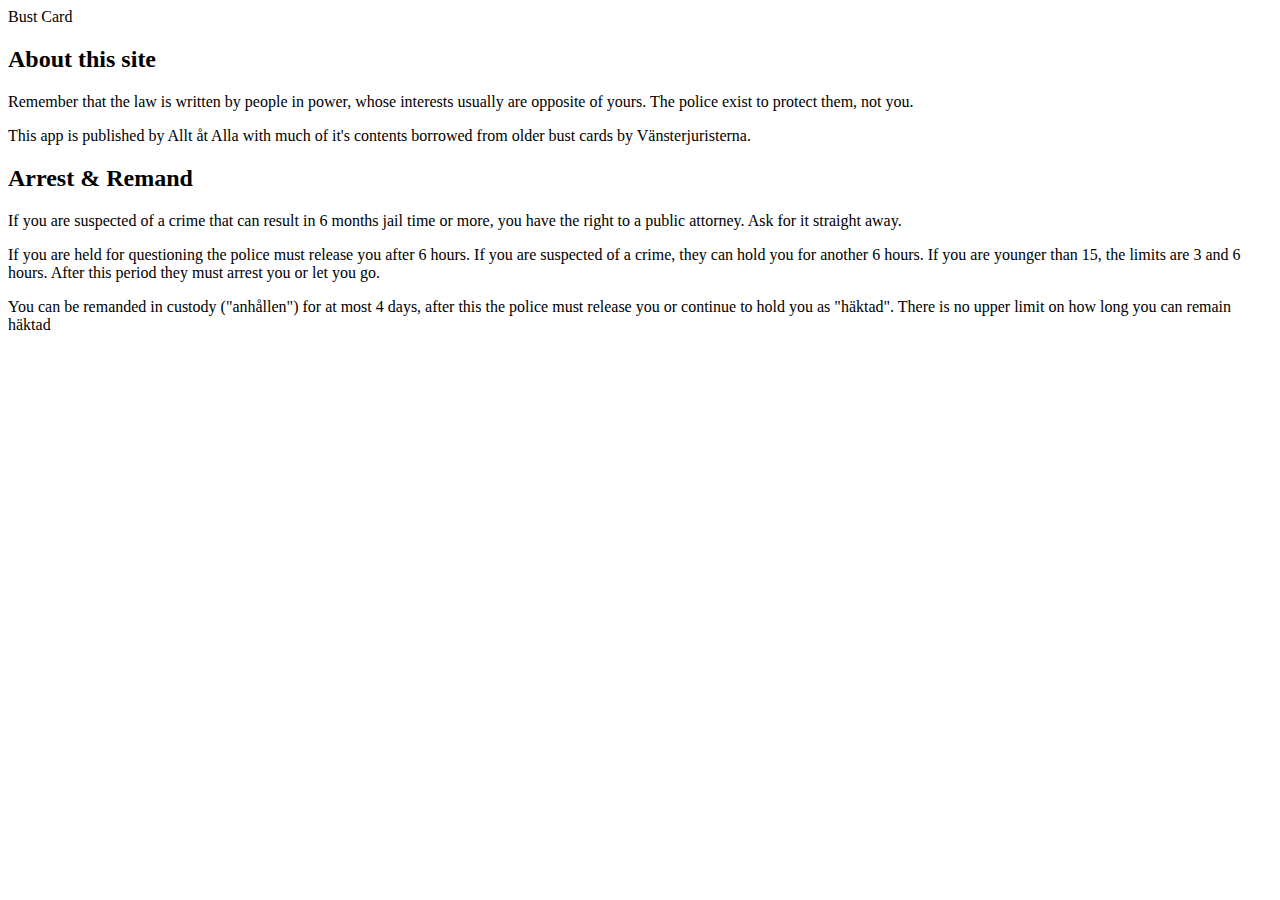
==== index.en.html @ 792e822d "Added 2 intial pages to build from" ====
<!DOCTYPE html>
<meta charset="utf-8">
<html>
    <head>Bust Card</head>
    <body>

		<article>
		    <header>
		        <h2>About this site</h2>
		    </header>
		    <section>
		    	<p>Remember that the law is written by people in power, whose interests usually are opposite of yours. The police exist to protect them, not you.</p>
		    	<p>This app is published by Allt åt Alla with much of it's contents borrowed from older bust cards by Vänsterjuristerna.</p>
		    </section>
		    <footer>
		    	<p>
		    	</p>
		    </footer>
		</article>

		<article>
		    <header>
		        <h2>Arrest & Remand</h2>
		    </header>
		    <section>
        	    <p>If you are suspected of a crime that can result in 6 months jail time or more, you have the right to a public attorney. Ask for it straight away.</p>
        		<p>If you are held for questioning the police must release you after 6 hours. If you are suspected of a crime, they can hold you for another 6 hours. If you are younger than 15, the limits are 3 and 6 hours. After this period they must arrest you or let you go.</p>
        		<p>You can be remanded in custody ("anhållen") for at most 4 days, after this the police must release you or continue to hold you as "häktad". There is no upper limit on how long you can remain häktad</p>
		    </section>
		    <footer>
		    	<p>
		    	</p>
		    </footer>
		</article>


    </body>
</html>
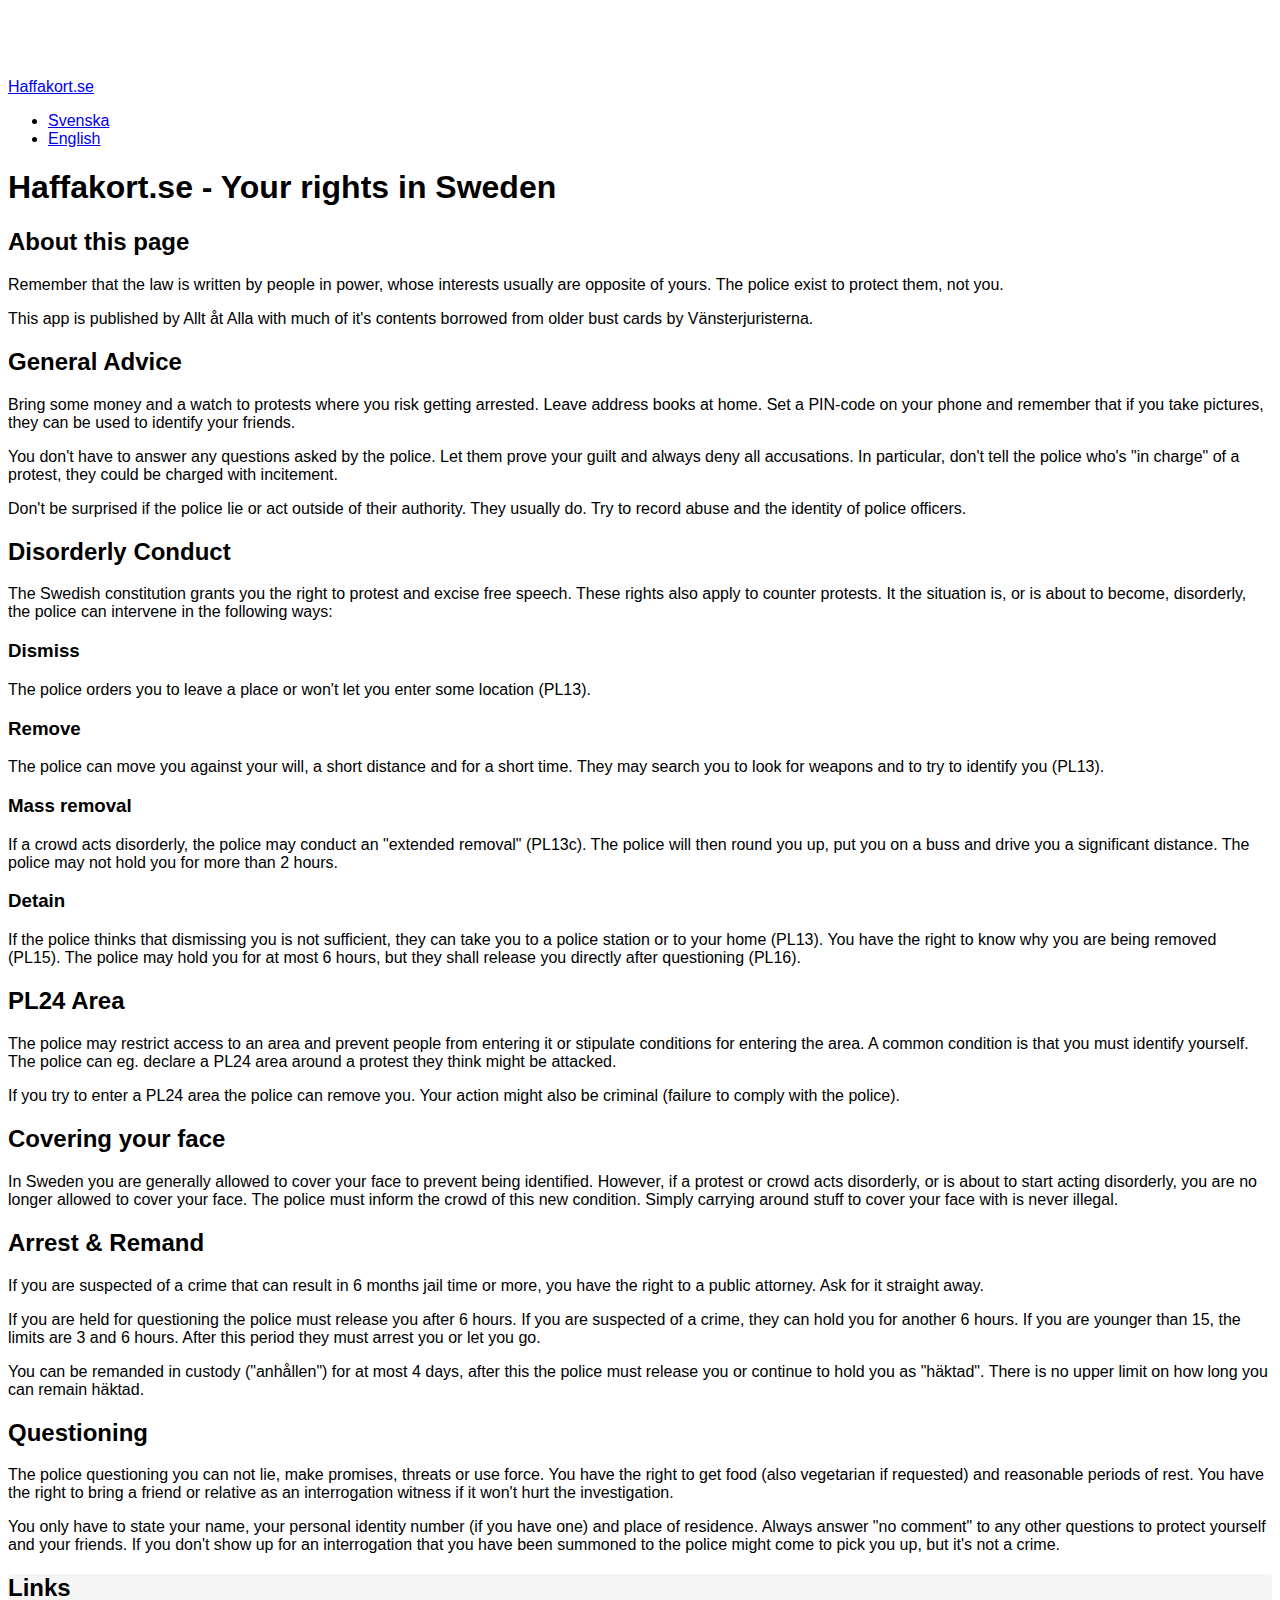
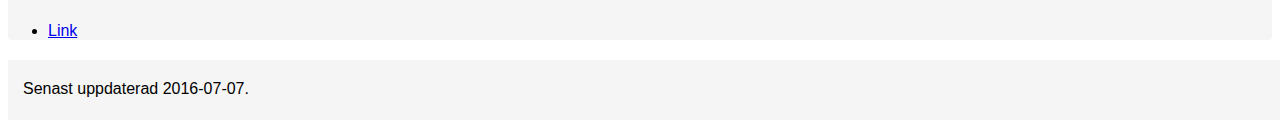
==== commit 1b705865: "add basic bootstrap layout" ====
--- a/index.en.html
+++ b/index.en.html
@@ -1,38 +1,215 @@
 <!DOCTYPE html>
-<meta charset="utf-8">
 <html>
-    <head>Bust Card</head>
-    <body>
-
-		<article>
-		    <header>
-		        <h2>About this site</h2>
-		    </header>
-		    <section>
-		    	<p>Remember that the law is written by people in power, whose interests usually are opposite of yours. The police exist to protect them, not you.</p>
-		    	<p>This app is published by Allt åt Alla with much of it's contents borrowed from older bust cards by Vänsterjuristerna.</p>
-		    </section>
-		    <footer>
-		    	<p>
-		    	</p>
-		    </footer>
-		</article>
-
-		<article>
-		    <header>
-		        <h2>Arrest & Remand</h2>
-		    </header>
-		    <section>
-        	    <p>If you are suspected of a crime that can result in 6 months jail time or more, you have the right to a public attorney. Ask for it straight away.</p>
-        		<p>If you are held for questioning the police must release you after 6 hours. If you are suspected of a crime, they can hold you for another 6 hours. If you are younger than 15, the limits are 3 and 6 hours. After this period they must arrest you or let you go.</p>
-        		<p>You can be remanded in custody ("anhållen") for at most 4 days, after this the police must release you or continue to hold you as "häktad". There is no upper limit on how long you can remain häktad</p>
-		    </section>
-		    <footer>
-		    	<p>
-		    	</p>
-		    </footer>
-		</article>
-
-
-    </body>
-</html>+  <head>
+    <meta charset="utf-8">
+    <title>Haffakort.se - Your rights in Sweden</title>
+    <link rel="stylesheet" type="text/css" media="screen" href="style/main.css" />
+    <link rel="stylesheet" href="https://maxcdn.bootstrapcdn.com/bootstrap/3.3.6/css/bootstrap.min.css" integrity="sha384-1q8mTJOASx8j1Au+a5WDVnPi2lkFfwwEAa8hDDdjZlpLegxhjVME1fgjWPGmkzs7" crossorigin="anonymous">
+  </head>
+  <body role="document">
+    <nav class="navbar navbar-inverse navbar-fixed-top">
+      <div class="container">
+	<div class="navbar-header">
+	  <a class="navbar-brand" href="/">Haffakort.se</a>
+	</div>
+	<div id="navbar" class="navbar-collapse collapse">
+          <ul class="nav navbar-nav">
+            <li><a href="index.sv.html">Svenska</a></li>
+            <li class="active"><a href="index.en.html">English</a></li>
+          </ul>
+	</div>
+      </div>
+    </nav>
+
+    <div id="main" class="container" role="main">
+      <article class="col-sm-8">
+	<header>
+	  <h1>Haffakort.se - Your rights in Sweden</h1>
+	</header>
+
+	<section>
+	  <h2>About this page</h2>
+
+	  <p>
+	    Remember that the law is written by people in power, whose
+	    interests usually are opposite of yours. The police exist
+	    to protect them, not you.
+	  </p>
+
+	  <p>
+	    This app is published by Allt åt Alla with much of it's
+	    contents borrowed from older bust cards by
+	    Vänsterjuristerna.
+	  </p>
+	</section>
+
+	<section>
+	  <h2>General Advice</h2>
+
+	  <p>
+	    Bring some money and a watch to protests where you risk
+	    getting arrested. Leave address books at home. Set a
+	    PIN-code on your phone and remember that if you take
+	    pictures, they can be used to identify your friends.
+	  </p>
+
+	  <p>
+	    You don't have to answer any questions asked by the
+	    police. Let them prove your guilt and always deny all
+	    accusations. In particular, don't tell the police who's "in
+	    charge" of a protest, they could be charged with
+	    incitement.
+	  </p>
+
+	  <p>
+	    Don't be surprised if the police lie or act outside of
+	    their authority. They usually do. Try to record abuse and
+	    the identity of police officers.
+	  </p>
+	</section>
+
+	<section>
+	  <h2>Disorderly Conduct</h2>
+
+	  <p>
+	    The Swedish constitution grants you the right to protest
+	    and excise free speech. These rights also apply to counter
+	    protests. It the situation is, or is about to become,
+	    disorderly, the police can intervene in the following ways:
+	  </p>
+
+	  <h3>Dismiss</h3>
+
+	  <p>
+	    The police orders you to leave a place or won't let you
+	    enter some location (PL13).
+	  </p>
+
+	  <h3>Remove</h3>
+
+	  <p>
+	    The police can move you against your will, a short distance
+	    and for a short time. They may search you to look for
+	    weapons and to try to identify you (PL13).
+	  </p>
+
+	  <h3>Mass removal</h3>
+
+	  <p>
+	    If a crowd acts disorderly, the police may conduct an
+	    "extended removal" (PL13c). The police will then round you
+	    up, put you on a buss and drive you a significant
+	    distance. The police may not hold you for more than 2
+	    hours.
+	  </p>
+
+	  <h3>Detain</h3>
+
+	  <p>
+	    If the police thinks that dismissing you is not sufficient,
+	    they can take you to a police station or to your home
+	    (PL13). You have the right to know why you are being
+	    removed (PL15). The police may hold you for at most 6
+	    hours, but they shall release you directly after
+	    questioning (PL16).
+	  </p>
+	</section>
+
+	<section>
+	  <h2>PL24 Area</h2>
+
+	  <p>
+	    The police may restrict access to an area and prevent
+	    people from entering it or stipulate conditions for
+	    entering the area. A common condition is that you must
+	    identify yourself. The police can eg. declare a PL24 area
+	    around a protest they think might be attacked.
+	  </p>
+
+	  <p>
+	    If you try to enter a PL24 area the police can remove
+	    you. Your action might also be criminal (failure to comply
+	    with the police).
+	  </p>
+	</section>
+
+	<section>
+	  <h2>Covering your face</h2>
+
+	  <p>
+	    In Sweden you are generally allowed to cover your face to
+	    prevent being identified. However, if a protest or crowd
+	    acts disorderly, or is about to start acting disorderly,
+	    you are no longer allowed to cover your face. The police
+	    must inform the crowd of this new condition. Simply
+	    carrying around stuff to cover your face with is never
+	    illegal.
+	  </p>
+	</section>
+
+	<section>
+	  <h2>Arrest &amp; Remand</h2>
+
+	  <p>
+	    If you are suspected of a crime that can result in 6 months
+	    jail time or more, you have the right to a public
+	    attorney. Ask for it straight away.
+	  </p>
+
+	  <p>
+	    If you are held for questioning the police must release you
+	    after 6 hours. If you are suspected of a crime, they can
+	    hold you for another 6 hours. If you are younger than 15,
+	    the limits are 3 and 6 hours. After this period they must
+	    arrest you or let you go.
+	  </p>
+
+	  <p>
+	    You can be remanded in custody ("anhållen") for at most 4
+	    days, after this the police must release you or continue to
+	    hold you as "häktad". There is no upper limit on how long
+	    you can remain häktad.
+	  </p>
+	</section>
+
+	<section>
+	  <h2>Questioning</h2>
+
+	  <p>
+	    The police questioning you can not lie, make promises,
+	    threats or use force. You have the right to get food (also
+	    vegetarian if requested) and reasonable periods of
+	    rest. You have the right to bring a friend or relative as
+	    an interrogation witness if it won't hurt the
+	    investigation.
+	  </p>
+
+	  <p>
+	    You only have to state your name, your personal identity
+	    number (if you have one) and place of residence. Always
+	    answer "no comment" to any other questions to protect
+	    yourself and your friends. If you don't show up for an
+	    interrogation that you have been summoned to the police
+	    might come to pick you up, but it's not a crime.
+	  </p>
+	</section>
+      </article>
+
+      <aside class="col-sm-3 col-sm-offset-1 container">
+	<h2>Links</h2>
+
+	<ul>
+	  <li><a href="#">Link</a></li>
+	</ul>
+      </aside>
+    </div>
+
+    <footer class="row">
+      <div class="container">
+	<p class="text-muted">
+	  Senast uppdaterad <time datetime="2016-07-07 00:09">2016-07-07</time>.
+	</p>
+      </div>
+    </footer>
+  </body>
+</html>
--- a/style/main.css
+++ b/style/main.css
@@ -0,0 +1,37 @@
+html {
+    position: relative;
+    min-height: 100%;
+}
+
+body {
+    font-family: sans-serif;
+    margin-bottom: 60px;
+    padding-top: 70px;
+}
+
+#main {
+    margin-bottom: 80px;
+}
+
+aside {
+    background-color: #f5f5f5;
+    border-radius: 4px;
+}
+
+footer {
+    position: absolute;
+    bottom: 0;
+    width: 100%;
+    height: 60px;
+    background-color: #f5f5f5;
+}
+
+footer .container {
+    width: auto;
+    max-width: 680px;
+    padding: 0 15px;
+}
+
+footer .container .text-muted {
+    margin: 20px 0;
+}
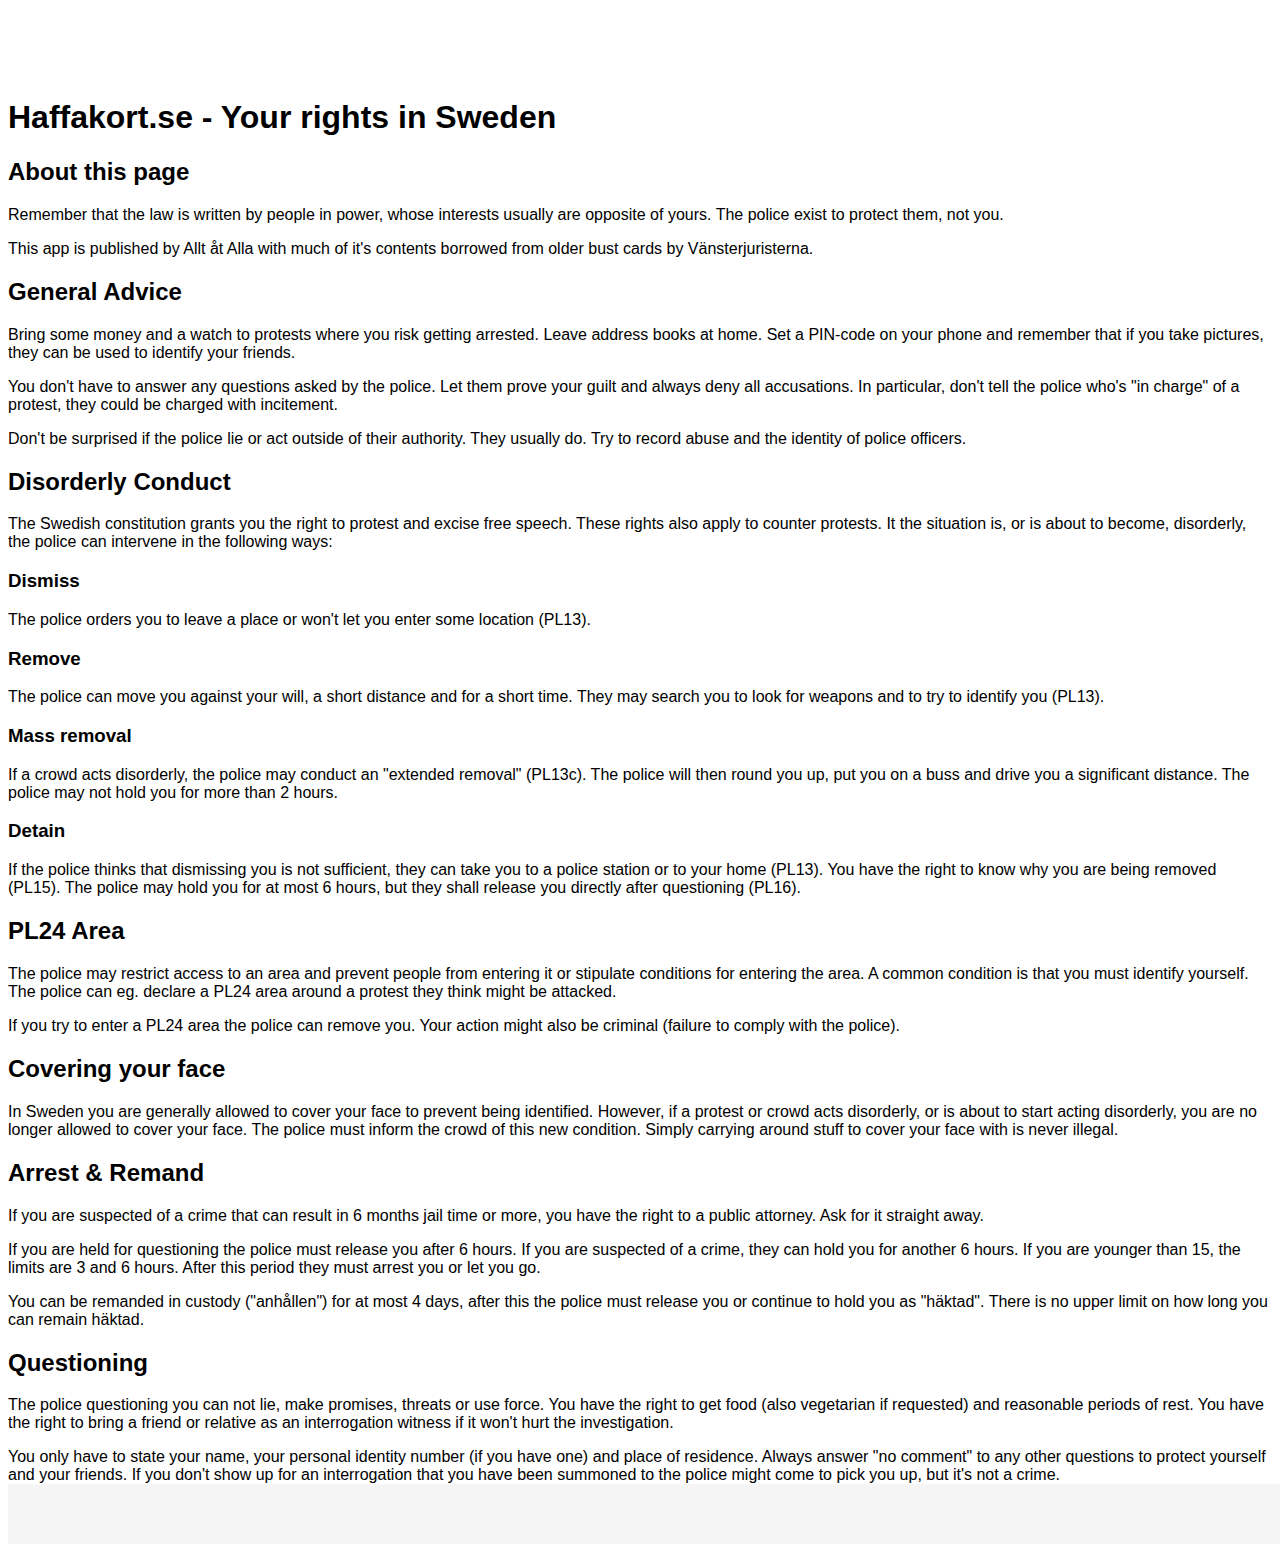
==== commit 0c2ac8ad: "add full english text" ====
--- a/index.en.html
+++ b/index.en.html
@@ -4,212 +4,184 @@
     <meta charset="utf-8">
     <title>Haffakort.se - Your rights in Sweden</title>
     <link rel="stylesheet" type="text/css" media="screen" href="style/main.css" />
-    <link rel="stylesheet" href="https://maxcdn.bootstrapcdn.com/bootstrap/3.3.6/css/bootstrap.min.css" integrity="sha384-1q8mTJOASx8j1Au+a5WDVnPi2lkFfwwEAa8hDDdjZlpLegxhjVME1fgjWPGmkzs7" crossorigin="anonymous">
   </head>
-  <body role="document">
-    <nav class="navbar navbar-inverse navbar-fixed-top">
-      <div class="container">
-	<div class="navbar-header">
-	  <a class="navbar-brand" href="/">Haffakort.se</a>
-	</div>
-	<div id="navbar" class="navbar-collapse collapse">
-          <ul class="nav navbar-nav">
-            <li><a href="index.sv.html">Svenska</a></li>
-            <li class="active"><a href="index.en.html">English</a></li>
-          </ul>
-	</div>
-      </div>
-    </nav>
+  <body>
+    <header>
+      <h1>Haffakort.se - Your rights in Sweden</h1>
+    </header>
 
-    <div id="main" class="container" role="main">
-      <article class="col-sm-8">
-	<header>
-	  <h1>Haffakort.se - Your rights in Sweden</h1>
-	</header>
+     <article>
+       <section>
+	 <h2>About this page</h2>
 
-	<section>
-	  <h2>About this page</h2>
+	 <p>
+	   Remember that the law is written by people in power, whose
+	   interests usually are opposite of yours. The police exist
+	   to protect them, not you.
+	 </p>
 
-	  <p>
-	    Remember that the law is written by people in power, whose
-	    interests usually are opposite of yours. The police exist
-	    to protect them, not you.
-	  </p>
+	 <p>
+	   This app is published by Allt åt Alla with much of it's
+	   contents borrowed from older bust cards by
+	   Vänsterjuristerna.
+	 </p>
+       </section>
 
-	  <p>
-	    This app is published by Allt åt Alla with much of it's
-	    contents borrowed from older bust cards by
-	    Vänsterjuristerna.
-	  </p>
-	</section>
+       <section>
+	 <h2>General Advice</h2>
 
-	<section>
-	  <h2>General Advice</h2>
+	 <p>
+	   Bring some money and a watch to protests where you risk
+	   getting arrested. Leave address books at home. Set a
+	   PIN-code on your phone and remember that if you take
+	   pictures, they can be used to identify your friends.
+	 </p>
 
-	  <p>
-	    Bring some money and a watch to protests where you risk
-	    getting arrested. Leave address books at home. Set a
-	    PIN-code on your phone and remember that if you take
-	    pictures, they can be used to identify your friends.
-	  </p>
+	 <p>
+	   You don't have to answer any questions asked by the
+	   police. Let them prove your guilt and always deny all
+	   accusations. In particular, don't tell the police who's "in
+	   charge" of a protest, they could be charged with
+	   incitement.
+	 </p>
 
-	  <p>
-	    You don't have to answer any questions asked by the
-	    police. Let them prove your guilt and always deny all
-	    accusations. In particular, don't tell the police who's "in
-	    charge" of a protest, they could be charged with
-	    incitement.
-	  </p>
+	 <p>
+	   Don't be surprised if the police lie or act outside of
+	   their authority. They usually do. Try to record abuse and
+	   the identity of police officers.
+	 </p>
+       </section>
 
-	  <p>
-	    Don't be surprised if the police lie or act outside of
-	    their authority. They usually do. Try to record abuse and
-	    the identity of police officers.
-	  </p>
-	</section>
+       <section>
+	 <h2>Disorderly Conduct</h2>
 
-	<section>
-	  <h2>Disorderly Conduct</h2>
+	 <p>
+	   The Swedish constitution grants you the right to protest
+	   and excise free speech. These rights also apply to counter
+	   protests. It the situation is, or is about to become,
+	   disorderly, the police can intervene in the following ways:
+	 </p>
 
-	  <p>
-	    The Swedish constitution grants you the right to protest
-	    and excise free speech. These rights also apply to counter
-	    protests. It the situation is, or is about to become,
-	    disorderly, the police can intervene in the following ways:
-	  </p>
+	 <h3>Dismiss</h3>
 
-	  <h3>Dismiss</h3>
+	 <p>
+	   The police orders you to leave a place or won't let you
+	   enter some location (PL13).
+	 </p>
 
-	  <p>
-	    The police orders you to leave a place or won't let you
-	    enter some location (PL13).
-	  </p>
+	 <h3>Remove</h3>
 
-	  <h3>Remove</h3>
+	 <p>
+	   The police can move you against your will, a short distance
+	   and for a short time. They may search you to look for
+	   weapons and to try to identify you (PL13).
+	 </p>
 
-	  <p>
-	    The police can move you against your will, a short distance
-	    and for a short time. They may search you to look for
-	    weapons and to try to identify you (PL13).
-	  </p>
+	 <h3>Mass removal</h3>
 
-	  <h3>Mass removal</h3>
+	 <p>
+	   If a crowd acts disorderly, the police may conduct an
+	   "extended removal" (PL13c). The police will then round you
+	   up, put you on a buss and drive you a significant
+	   distance. The police may not hold you for more than 2
+	   hours.
+	 </p>
 
-	  <p>
-	    If a crowd acts disorderly, the police may conduct an
-	    "extended removal" (PL13c). The police will then round you
-	    up, put you on a buss and drive you a significant
-	    distance. The police may not hold you for more than 2
-	    hours.
-	  </p>
+	 <h3>Detain</h3>
 
-	  <h3>Detain</h3>
+	 <p>
+	   If the police thinks that dismissing you is not sufficient,
+	   they can take you to a police station or to your home
+	   (PL13). You have the right to know why you are being
+	   removed (PL15). The police may hold you for at most 6
+	   hours, but they shall release you directly after
+	   questioning (PL16).
+	 </p>
+       </section>
 
-	  <p>
-	    If the police thinks that dismissing you is not sufficient,
-	    they can take you to a police station or to your home
-	    (PL13). You have the right to know why you are being
-	    removed (PL15). The police may hold you for at most 6
-	    hours, but they shall release you directly after
-	    questioning (PL16).
-	  </p>
-	</section>
+       <section>
+	 <h2>PL24 Area</h2>
 
-	<section>
-	  <h2>PL24 Area</h2>
+	 <p>
+	   The police may restrict access to an area and prevent
+	   people from entering it or stipulate conditions for
+	   entering the area. A common condition is that you must
+	   identify yourself. The police can eg. declare a PL24 area
+	   around a protest they think might be attacked.
+	 </p>
 
-	  <p>
-	    The police may restrict access to an area and prevent
-	    people from entering it or stipulate conditions for
-	    entering the area. A common condition is that you must
-	    identify yourself. The police can eg. declare a PL24 area
-	    around a protest they think might be attacked.
-	  </p>
+	 <p>
+	   If you try to enter a PL24 area the police can remove
+	   you. Your action might also be criminal (failure to comply
+	   with the police).
+	 </p>
+       </section>
 
-	  <p>
-	    If you try to enter a PL24 area the police can remove
-	    you. Your action might also be criminal (failure to comply
-	    with the police).
-	  </p>
-	</section>
+       <section>
+	 <h2>Covering your face</h2>
 
-	<section>
-	  <h2>Covering your face</h2>
+	 <p>
+	   In Sweden you are generally allowed to cover your face to
+	   prevent being identified. However, if a protest or crowd
+	   acts disorderly, or is about to start acting disorderly,
+	   you are no longer allowed to cover your face. The police
+	   must inform the crowd of this new condition. Simply
+	   carrying around stuff to cover your face with is never
+	   illegal.
+	 </p>
+       </section>
 
-	  <p>
-	    In Sweden you are generally allowed to cover your face to
-	    prevent being identified. However, if a protest or crowd
-	    acts disorderly, or is about to start acting disorderly,
-	    you are no longer allowed to cover your face. The police
-	    must inform the crowd of this new condition. Simply
-	    carrying around stuff to cover your face with is never
-	    illegal.
-	  </p>
-	</section>
+       <section>
+	 <h2>Arrest &amp; Remand</h2>
 
-	<section>
-	  <h2>Arrest &amp; Remand</h2>
+	 <p>
+	   If you are suspected of a crime that can result in 6 months
+	   jail time or more, you have the right to a public
+	   attorney. Ask for it straight away.
+	 </p>
 
-	  <p>
-	    If you are suspected of a crime that can result in 6 months
-	    jail time or more, you have the right to a public
-	    attorney. Ask for it straight away.
-	  </p>
+	 <p>
+	   If you are held for questioning the police must release you
+	   after 6 hours. If you are suspected of a crime, they can
+	   hold you for another 6 hours. If you are younger than 15,
+	   the limits are 3 and 6 hours. After this period they must
+	   arrest you or let you go.
+	 </p>
 
-	  <p>
-	    If you are held for questioning the police must release you
-	    after 6 hours. If you are suspected of a crime, they can
-	    hold you for another 6 hours. If you are younger than 15,
-	    the limits are 3 and 6 hours. After this period they must
-	    arrest you or let you go.
-	  </p>
+	 <p>
+	   You can be remanded in custody ("anhållen") for at most 4
+	   days, after this the police must release you or continue to
+	   hold you as "häktad". There is no upper limit on how long
+	   you can remain häktad.
+	 </p>
+       </section>
 
-	  <p>
-	    You can be remanded in custody ("anhållen") for at most 4
-	    days, after this the police must release you or continue to
-	    hold you as "häktad". There is no upper limit on how long
-	    you can remain häktad.
-	  </p>
-	</section>
+       <section>
+	 <h2>Questioning</h2>
 
-	<section>
-	  <h2>Questioning</h2>
+	 <p>
+	   The police questioning you can not lie, make promises,
+	   threats or use force. You have the right to get food (also
+	   vegetarian if requested) and reasonable periods of
+	   rest. You have the right to bring a friend or relative as
+	   an interrogation witness if it won't hurt the
+	   investigation.
+	 </p>
 
-	  <p>
-	    The police questioning you can not lie, make promises,
-	    threats or use force. You have the right to get food (also
-	    vegetarian if requested) and reasonable periods of
-	    rest. You have the right to bring a friend or relative as
-	    an interrogation witness if it won't hurt the
-	    investigation.
-	  </p>
+	 <p>
+	   You only have to state your name, your personal identity
+	   number (if you have one) and place of residence. Always
+	   answer "no comment" to any other questions to protect
+	   yourself and your friends. If you don't show up for an
+	   interrogation that you have been summoned to the police
+	   might come to pick you up, but it's not a crime.
+	 </p>
+       </section>
+     </article>
 
-	  <p>
-	    You only have to state your name, your personal identity
-	    number (if you have one) and place of residence. Always
-	    answer "no comment" to any other questions to protect
-	    yourself and your friends. If you don't show up for an
-	    interrogation that you have been summoned to the police
-	    might come to pick you up, but it's not a crime.
-	  </p>
-	</section>
-      </article>
-
-      <aside class="col-sm-3 col-sm-offset-1 container">
-	<h2>Links</h2>
-
-	<ul>
-	  <li><a href="#">Link</a></li>
-	</ul>
-      </aside>
-    </div>
-
-    <footer class="row">
-      <div class="container">
-	<p class="text-muted">
-	  Senast uppdaterad <time datetime="2016-07-07 00:09">2016-07-07</time>.
-	</p>
-      </div>
+     <footer>
+      <p>
+      </p>
     </footer>
   </body>
 </html>
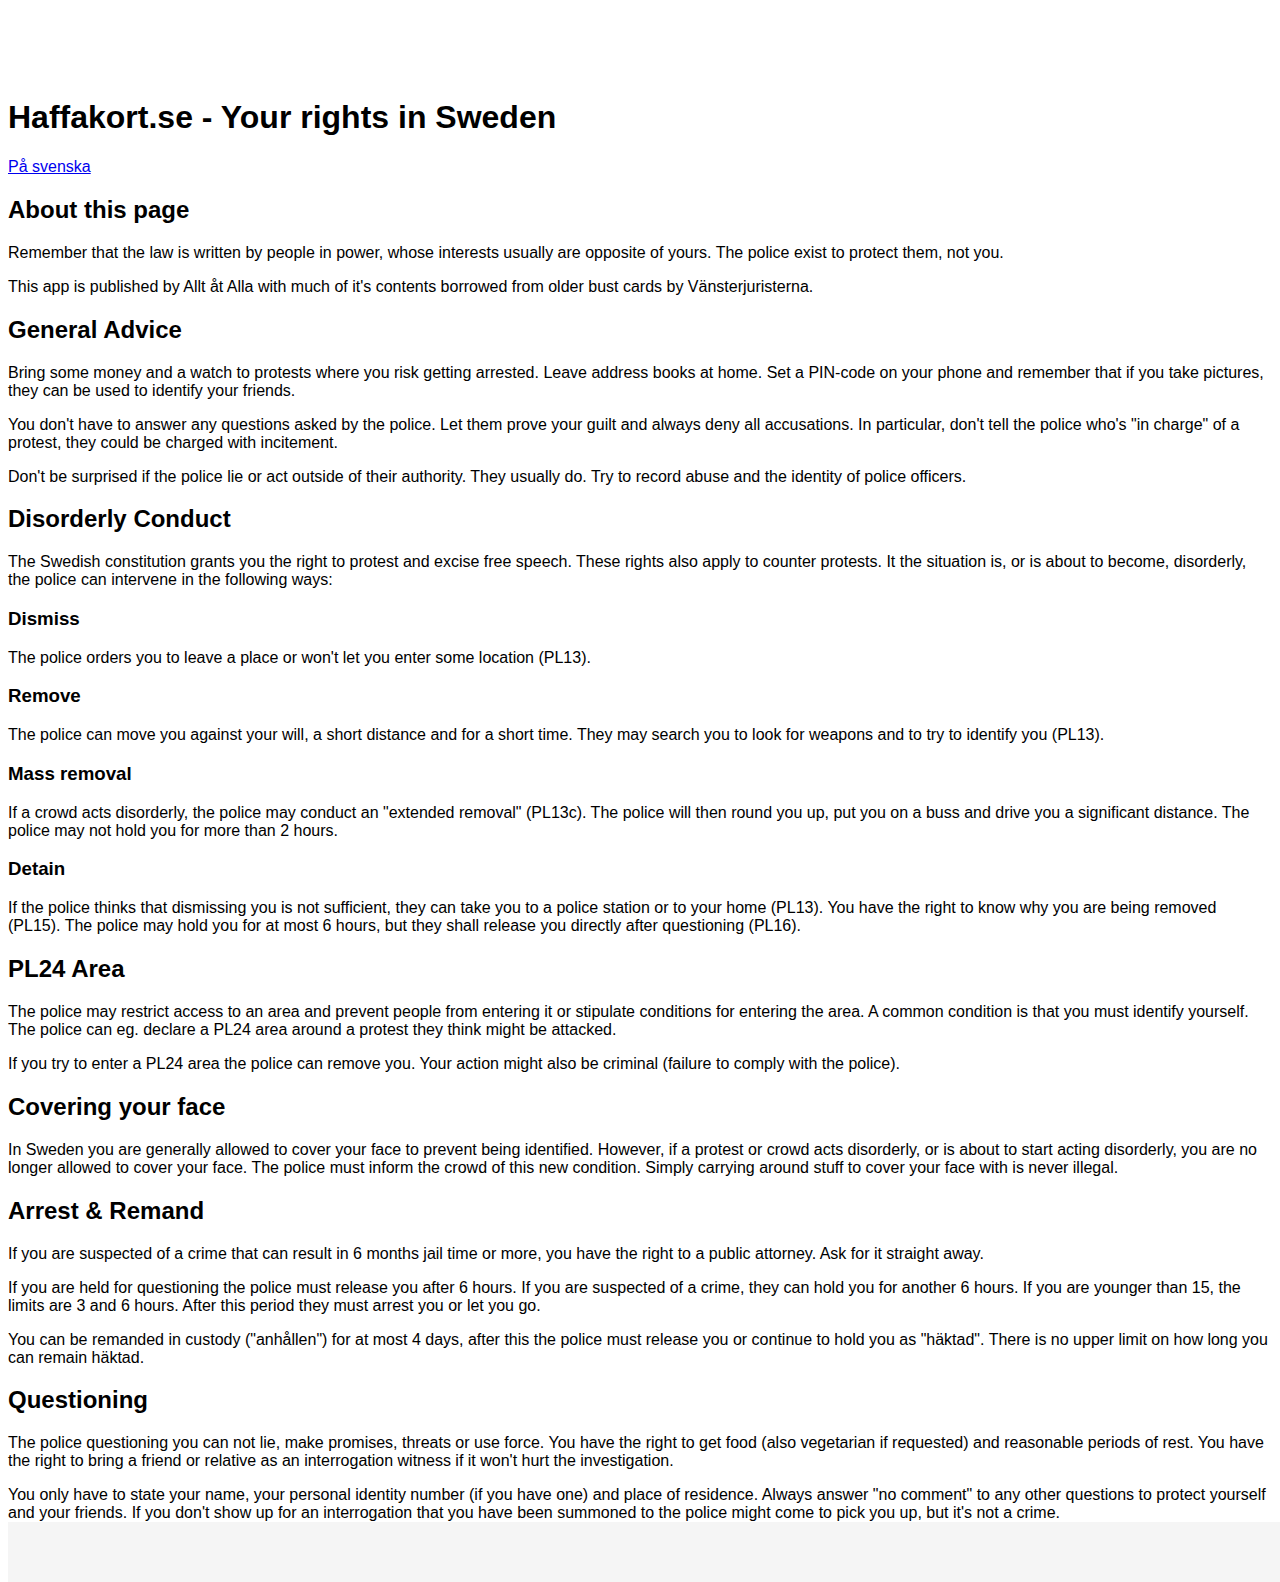
==== commit de4eccac: "Adding links to other language" ====
--- a/index.en.html
+++ b/index.en.html
@@ -1,4 +1,5 @@
 <!DOCTYPE html>
+<html lang="en">
 <html>
   <head>
     <meta charset="utf-8">
@@ -8,6 +9,7 @@
   <body>
     <header>
       <h1>Haffakort.se - Your rights in Sweden</h1>
+      <a href="index.sv.html" hreflang="sv">På svenska</a>
     </header>
 
      <article>
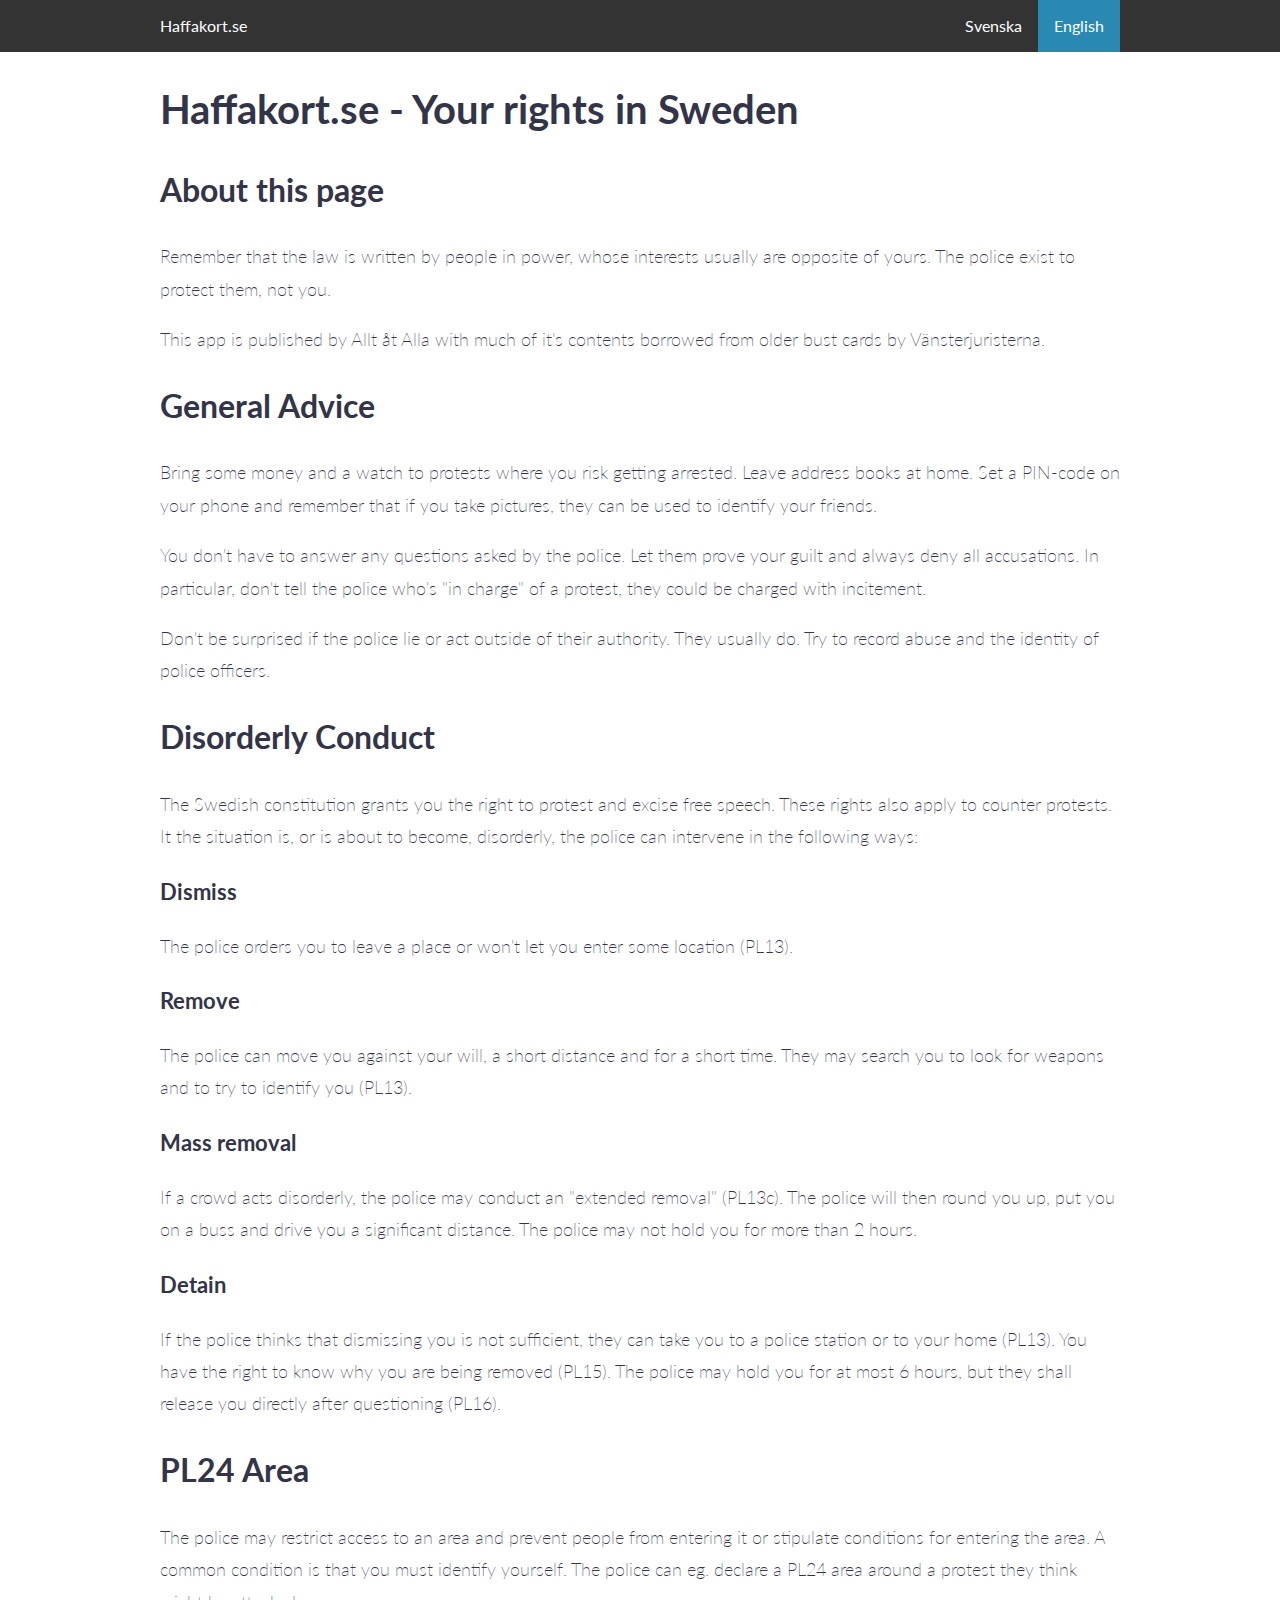
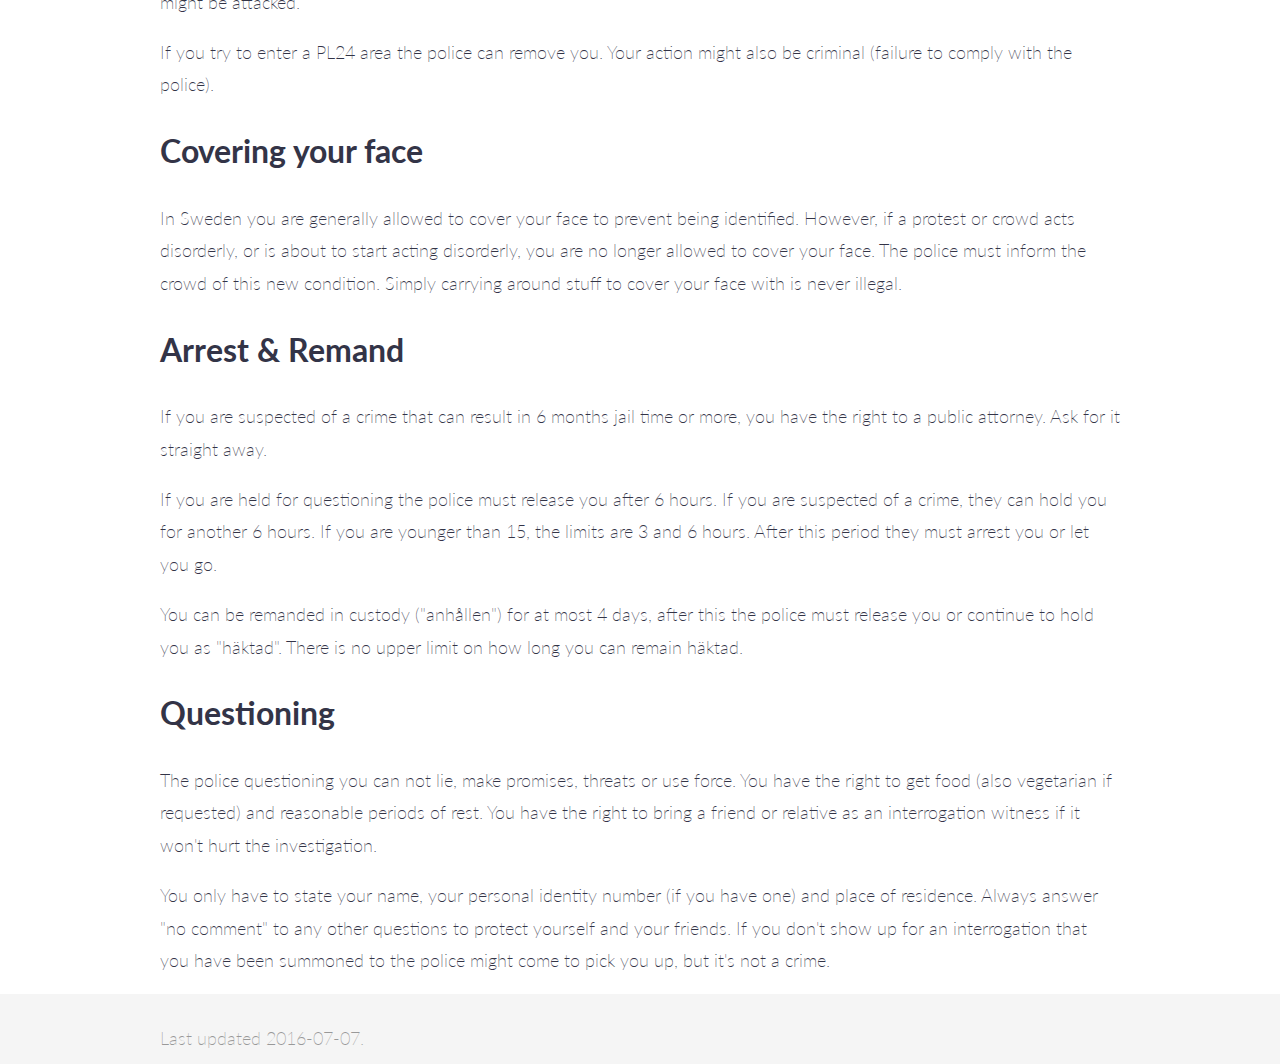
==== commit c56f4a0d: "add simple-grid layout" ====
--- a/index.en.html
+++ b/index.en.html
@@ -1,189 +1,207 @@
 <!DOCTYPE html>
-<html lang="en">
 <html>
   <head>
     <meta charset="utf-8">
     <title>Haffakort.se - Your rights in Sweden</title>
     <link rel="stylesheet" type="text/css" media="screen" href="style/main.css" />
+    <link rel="stylesheet" type="text/css" media="screen" href="style/simple-grid.css" />
   </head>
   <body>
-    <header>
-      <h1>Haffakort.se - Your rights in Sweden</h1>
-      <a href="index.sv.html" hreflang="sv">På svenska</a>
-    </header>
-
-     <article>
-       <section>
-	 <h2>About this page</h2>
-
-	 <p>
-	   Remember that the law is written by people in power, whose
-	   interests usually are opposite of yours. The police exist
-	   to protect them, not you.
-	 </p>
-
-	 <p>
-	   This app is published by Allt åt Alla with much of it's
-	   contents borrowed from older bust cards by
-	   Vänsterjuristerna.
-	 </p>
-       </section>
-
-       <section>
-	 <h2>General Advice</h2>
-
-	 <p>
-	   Bring some money and a watch to protests where you risk
-	   getting arrested. Leave address books at home. Set a
-	   PIN-code on your phone and remember that if you take
-	   pictures, they can be used to identify your friends.
-	 </p>
-
-	 <p>
-	   You don't have to answer any questions asked by the
-	   police. Let them prove your guilt and always deny all
-	   accusations. In particular, don't tell the police who's "in
-	   charge" of a protest, they could be charged with
-	   incitement.
-	 </p>
-
-	 <p>
-	   Don't be surprised if the police lie or act outside of
-	   their authority. They usually do. Try to record abuse and
-	   the identity of police officers.
-	 </p>
-       </section>
-
-       <section>
-	 <h2>Disorderly Conduct</h2>
-
-	 <p>
-	   The Swedish constitution grants you the right to protest
-	   and excise free speech. These rights also apply to counter
-	   protests. It the situation is, or is about to become,
-	   disorderly, the police can intervene in the following ways:
-	 </p>
-
-	 <h3>Dismiss</h3>
-
-	 <p>
-	   The police orders you to leave a place or won't let you
-	   enter some location (PL13).
-	 </p>
-
-	 <h3>Remove</h3>
-
-	 <p>
-	   The police can move you against your will, a short distance
-	   and for a short time. They may search you to look for
-	   weapons and to try to identify you (PL13).
-	 </p>
-
-	 <h3>Mass removal</h3>
-
-	 <p>
-	   If a crowd acts disorderly, the police may conduct an
-	   "extended removal" (PL13c). The police will then round you
-	   up, put you on a buss and drive you a significant
-	   distance. The police may not hold you for more than 2
-	   hours.
-	 </p>
-
-	 <h3>Detain</h3>
-
-	 <p>
-	   If the police thinks that dismissing you is not sufficient,
-	   they can take you to a police station or to your home
-	   (PL13). You have the right to know why you are being
-	   removed (PL15). The police may hold you for at most 6
-	   hours, but they shall release you directly after
-	   questioning (PL16).
-	 </p>
-       </section>
-
-       <section>
-	 <h2>PL24 Area</h2>
-
-	 <p>
-	   The police may restrict access to an area and prevent
-	   people from entering it or stipulate conditions for
-	   entering the area. A common condition is that you must
-	   identify yourself. The police can eg. declare a PL24 area
-	   around a protest they think might be attacked.
-	 </p>
-
-	 <p>
-	   If you try to enter a PL24 area the police can remove
-	   you. Your action might also be criminal (failure to comply
-	   with the police).
-	 </p>
-       </section>
-
-       <section>
-	 <h2>Covering your face</h2>
-
-	 <p>
-	   In Sweden you are generally allowed to cover your face to
-	   prevent being identified. However, if a protest or crowd
-	   acts disorderly, or is about to start acting disorderly,
-	   you are no longer allowed to cover your face. The police
-	   must inform the crowd of this new condition. Simply
-	   carrying around stuff to cover your face with is never
-	   illegal.
-	 </p>
-       </section>
-
-       <section>
-	 <h2>Arrest &amp; Remand</h2>
-
-	 <p>
-	   If you are suspected of a crime that can result in 6 months
-	   jail time or more, you have the right to a public
-	   attorney. Ask for it straight away.
-	 </p>
-
-	 <p>
-	   If you are held for questioning the police must release you
-	   after 6 hours. If you are suspected of a crime, they can
-	   hold you for another 6 hours. If you are younger than 15,
-	   the limits are 3 and 6 hours. After this period they must
-	   arrest you or let you go.
-	 </p>
-
-	 <p>
-	   You can be remanded in custody ("anhållen") for at most 4
-	   days, after this the police must release you or continue to
-	   hold you as "häktad". There is no upper limit on how long
-	   you can remain häktad.
-	 </p>
-       </section>
-
-       <section>
-	 <h2>Questioning</h2>
-
-	 <p>
-	   The police questioning you can not lie, make promises,
-	   threats or use force. You have the right to get food (also
-	   vegetarian if requested) and reasonable periods of
-	   rest. You have the right to bring a friend or relative as
-	   an interrogation witness if it won't hurt the
-	   investigation.
-	 </p>
-
-	 <p>
-	   You only have to state your name, your personal identity
-	   number (if you have one) and place of residence. Always
-	   answer "no comment" to any other questions to protect
-	   yourself and your friends. If you don't show up for an
-	   interrogation that you have been summoned to the police
-	   might come to pick you up, but it's not a crime.
-	 </p>
-       </section>
-     </article>
-
-     <footer>
-      <p>
-      </p>
+    <nav class="navbar">
+      <div class="container">
+	<div class="row">
+	  <div id="menu">
+            <ul>
+	      <li class="home"><a href="/">Haffakort.se</a></li>
+              <li class="active right"><a href="index.en.html">English</a></li>
+              <li class="right"><a href="index.sv.html">Svenska</a></li>
+            </ul>
+	  </div>
+	</div>
+      </div>
+    </nav>
+
+    <div class="container">
+      <article class="row">
+	<header>
+	  <h1>Haffakort.se - Your rights in Sweden</h1>
+	</header>
+
+	<section>
+	  <h2>About this page</h2>
+
+	  <p>
+	    Remember that the law is written by people in power, whose
+	    interests usually are opposite of yours. The police exist
+	    to protect them, not you.
+	  </p>
+
+	  <p>
+	    This app is published by Allt åt Alla with much of it's
+	    contents borrowed from older bust cards by
+	    Vänsterjuristerna.
+	  </p>
+	</section>
+
+	<section>
+	  <h2>General Advice</h2>
+
+	  <p>
+	    Bring some money and a watch to protests where you risk
+	    getting arrested. Leave address books at home. Set a
+	    PIN-code on your phone and remember that if you take
+	    pictures, they can be used to identify your friends.
+	  </p>
+
+	  <p>
+	    You don't have to answer any questions asked by the
+	    police. Let them prove your guilt and always deny all
+	    accusations. In particular, don't tell the police who's "in
+	    charge" of a protest, they could be charged with
+	    incitement.
+	  </p>
+
+	  <p>
+	    Don't be surprised if the police lie or act outside of
+	    their authority. They usually do. Try to record abuse and
+	    the identity of police officers.
+	  </p>
+	</section>
+
+	<section>
+	  <h2>Disorderly Conduct</h2>
+
+	  <p>
+	    The Swedish constitution grants you the right to protest
+	    and excise free speech. These rights also apply to counter
+	    protests. It the situation is, or is about to become,
+	    disorderly, the police can intervene in the following ways:
+	  </p>
+
+	  <h3>Dismiss</h3>
+
+	  <p>
+	    The police orders you to leave a place or won't let you
+	    enter some location (PL13).
+	  </p>
+
+	  <h3>Remove</h3>
+
+	  <p>
+	    The police can move you against your will, a short distance
+	    and for a short time. They may search you to look for
+	    weapons and to try to identify you (PL13).
+	  </p>
+
+	  <h3>Mass removal</h3>
+
+	  <p>
+	    If a crowd acts disorderly, the police may conduct an
+	    "extended removal" (PL13c). The police will then round you
+	    up, put you on a buss and drive you a significant
+	    distance. The police may not hold you for more than 2
+	    hours.
+	  </p>
+
+	  <h3>Detain</h3>
+
+	  <p>
+	    If the police thinks that dismissing you is not sufficient,
+	    they can take you to a police station or to your home
+	    (PL13). You have the right to know why you are being
+	    removed (PL15). The police may hold you for at most 6
+	    hours, but they shall release you directly after
+	    questioning (PL16).
+	  </p>
+	</section>
+
+	<section>
+	  <h2>PL24 Area</h2>
+
+	  <p>
+	    The police may restrict access to an area and prevent
+	    people from entering it or stipulate conditions for
+	    entering the area. A common condition is that you must
+	    identify yourself. The police can eg. declare a PL24 area
+	    around a protest they think might be attacked.
+	  </p>
+
+	  <p>
+	    If you try to enter a PL24 area the police can remove
+	    you. Your action might also be criminal (failure to comply
+	    with the police).
+	  </p>
+	</section>
+
+	<section>
+	  <h2>Covering your face</h2>
+
+	  <p>
+	    In Sweden you are generally allowed to cover your face to
+	    prevent being identified. However, if a protest or crowd
+	    acts disorderly, or is about to start acting disorderly,
+	    you are no longer allowed to cover your face. The police
+	    must inform the crowd of this new condition. Simply
+	    carrying around stuff to cover your face with is never
+	    illegal.
+	  </p>
+	</section>
+
+	<section>
+	  <h2>Arrest &amp; Remand</h2>
+
+	  <p>
+	    If you are suspected of a crime that can result in 6 months
+	    jail time or more, you have the right to a public
+	    attorney. Ask for it straight away.
+	  </p>
+
+	  <p>
+	    If you are held for questioning the police must release you
+	    after 6 hours. If you are suspected of a crime, they can
+	    hold you for another 6 hours. If you are younger than 15,
+	    the limits are 3 and 6 hours. After this period they must
+	    arrest you or let you go.
+	  </p>
+
+	  <p>
+	    You can be remanded in custody ("anhållen") for at most 4
+	    days, after this the police must release you or continue to
+	    hold you as "häktad". There is no upper limit on how long
+	    you can remain häktad.
+	  </p>
+	</section>
+
+	<section>
+	  <h2>Questioning</h2>
+
+	  <p>
+	    The police questioning you can not lie, make promises,
+	    threats or use force. You have the right to get food (also
+	    vegetarian if requested) and reasonable periods of
+	    rest. You have the right to bring a friend or relative as
+	    an interrogation witness if it won't hurt the
+	    investigation.
+	  </p>
+
+	  <p>
+	    You only have to state your name, your personal identity
+	    number (if you have one) and place of residence. Always
+	    answer "no comment" to any other questions to protect
+	    yourself and your friends. If you don't show up for an
+	    interrogation that you have been summoned to the police
+	    might come to pick you up, but it's not a crime.
+	  </p>
+	</section>
+      </article>
+    </div>
+
+    <footer class="row">
+      <div class="container">
+	<p class="text-muted">
+	  Last updated <time datetime="2016-07-07 00:09">2016-07-07</time>.
+	</p>
+      </div>
     </footer>
   </body>
 </html>
--- a/style/main.css
+++ b/style/main.css
@@ -1,37 +1,56 @@
-html {
-    position: relative;
-    min-height: 100%;
+body {
+    font-family: sans-serif;
 }
 
-body {
-    font-family: sans-serif;
-    margin-bottom: 60px;
-    padding-top: 70px;
+.navbar {
+    background-color: #333;
+    color: #fff;
 }
 
-#main {
-    margin-bottom: 80px;
+.navbar ul {
+    list-style-type: none;
+    margin: 0;
+    padding: 0;
 }
 
-aside {
-    background-color: #f5f5f5;
-    border-radius: 4px;
+.navbar li {
+    float: left;
+}
+
+.navbar li a {
+    display: block;
+    padding: 14px 16px;
+    color: #fff;
+    text-align: center;
+    text-decoration: none;
+}
+
+.navbar li.home a {
+    padding-left: 0;
+}
+
+.navbar li a:hover {
+    background-color: #111;
+}
+
+.navbar li.home a:hover {
+    background-color: #333;
+}
+
+.active {
+    background-color: #2989b3;
+}
+
+.navbar li.right {
+    float: right;
 }
 
 footer {
-    position: absolute;
-    bottom: 0;
-    width: 100%;
+    background-color: #f5f5f5;
     height: 60px;
-    background-color: #f5f5f5;
+    padding-top: 10px;
 }
 
-footer .container {
-    width: auto;
-    max-width: 680px;
-    padding: 0 15px;
+.text-muted, .text-muted time {
+    color: #999;
 }
-
-footer .container .text-muted {
-    margin: 20px 0;
-}
--- a/style/simple-grid.css
+++ b/style/simple-grid.css
@@ -0,0 +1,250 @@
+/**
+*** SIMPLE GRID
+*** (C) ZACH COLE 2016
+**/
+
+@import url(https://fonts.googleapis.com/css?family=Lato:400,300,300italic,400italic,700,700italic);
+
+/* UNIVERSAL */
+
+html,
+body {
+  height: 100%;
+  width: 100%;
+  margin: 0;
+  padding: 0;
+  left: 0;
+  top: 0;
+  font-size: 100%;
+}
+
+/* ROOT FONT STYLES */
+
+* {
+  font-family: 'Lato', Helvetica, sans-serif;
+  color: #333447;
+  line-height: 1.5;
+}
+
+/* TYPOGRAPHY */
+
+h1 {
+  font-size: 2.5rem;
+}
+
+h2 {
+  font-size: 2rem;
+}
+
+h3 {
+  font-size: 1.375rem;
+}
+
+h4 {
+  font-size: 1.125rem;
+}
+
+h5 {
+  font-size: 1rem;
+}
+
+h6 {
+  font-size: 0.875rem;
+}
+
+p {
+  font-size: 1.125rem;
+  font-weight: 200;
+  line-height: 1.8;
+}
+
+.font-light {
+  font-weight: 300;
+}
+
+.font-regular {
+  font-weight: 400;
+}
+
+.font-heavy {
+  font-weight: 700;
+}
+
+/* POSITIONING */
+
+.left {
+  text-align: left;
+}
+
+.right {
+  text-align: right;
+}
+
+.center {
+  text-align: center;
+  margin-left: auto;
+  margin-right: auto;
+}
+
+.justify {
+  text-align: justify;
+}
+
+/* ==== GRID SYSTEM ==== */
+
+.container {
+  width: 90%;
+  margin-left: auto;
+  margin-right: auto;
+}
+
+.row {
+  position: relative;
+  width: 100%;
+}
+
+.row [class^="col"] {
+  float: left;
+  margin: 0.5rem 2%;
+  min-height: 0.125rem;
+}
+
+.col-1,
+.col-2,
+.col-3,
+.col-4,
+.col-5,
+.col-6,
+.col-7,
+.col-8,
+.col-9,
+.col-10,
+.col-11,
+.col-12 {
+  width: 96%;
+}
+
+.col-1-sm {
+  width: 4.33%;
+}
+
+.col-2-sm {
+  width: 12.66%;
+}
+
+.col-3-sm {
+  width: 21%;
+}
+
+.col-4-sm {
+  width: 29.33%;
+}
+
+.col-5-sm {
+  width: 37.66%;
+}
+
+.col-6-sm {
+  width: 46%;
+}
+
+.col-7-sm {
+  width: 54.33%;
+}
+
+.col-8-sm {
+  width: 62.66%;
+}
+
+.col-9-sm {
+  width: 71%;
+}
+
+.col-10-sm {
+  width: 79.33%;
+}
+
+.col-11-sm {
+  width: 87.66%;
+}
+
+.col-12-sm {
+  width: 96%;
+}
+
+.row::after {
+	content: "";
+	display: table;
+	clear: both;
+}
+
+.hidden-sm {
+  display: none;
+}
+
+@media only screen and (min-width: 33.75em) {  /* 540px */
+  .container {
+    width: 80%;
+  }
+}
+
+@media only screen and (min-width: 45em) {  /* 720px */
+  .col-1 {
+    width: 4.33%;
+  }
+
+  .col-2 {
+    width: 12.66%;
+  }
+
+  .col-3 {
+    width: 21%;
+  }
+
+  .col-4 {
+    width: 29.33%;
+  }
+
+  .col-5 {
+    width: 37.66%;
+  }
+
+  .col-6 {
+    width: 46%;
+  }
+
+  .col-7 {
+    width: 54.33%;
+  }
+
+  .col-8 {
+    width: 62.66%;
+  }
+
+  .col-9 {
+    width: 71%;
+  }
+
+  .col-10 {
+    width: 79.33%;
+  }
+
+  .col-11 {
+    width: 87.66%;
+  }
+
+  .col-12 {
+    width: 96%;
+  }
+
+  .hidden-sm {
+    display: block;
+  }
+}
+
+@media only screen and (min-width: 60em) { /* 960px */
+  .container {
+    width: 75%;
+    max-width: 60rem;
+  }
+}
